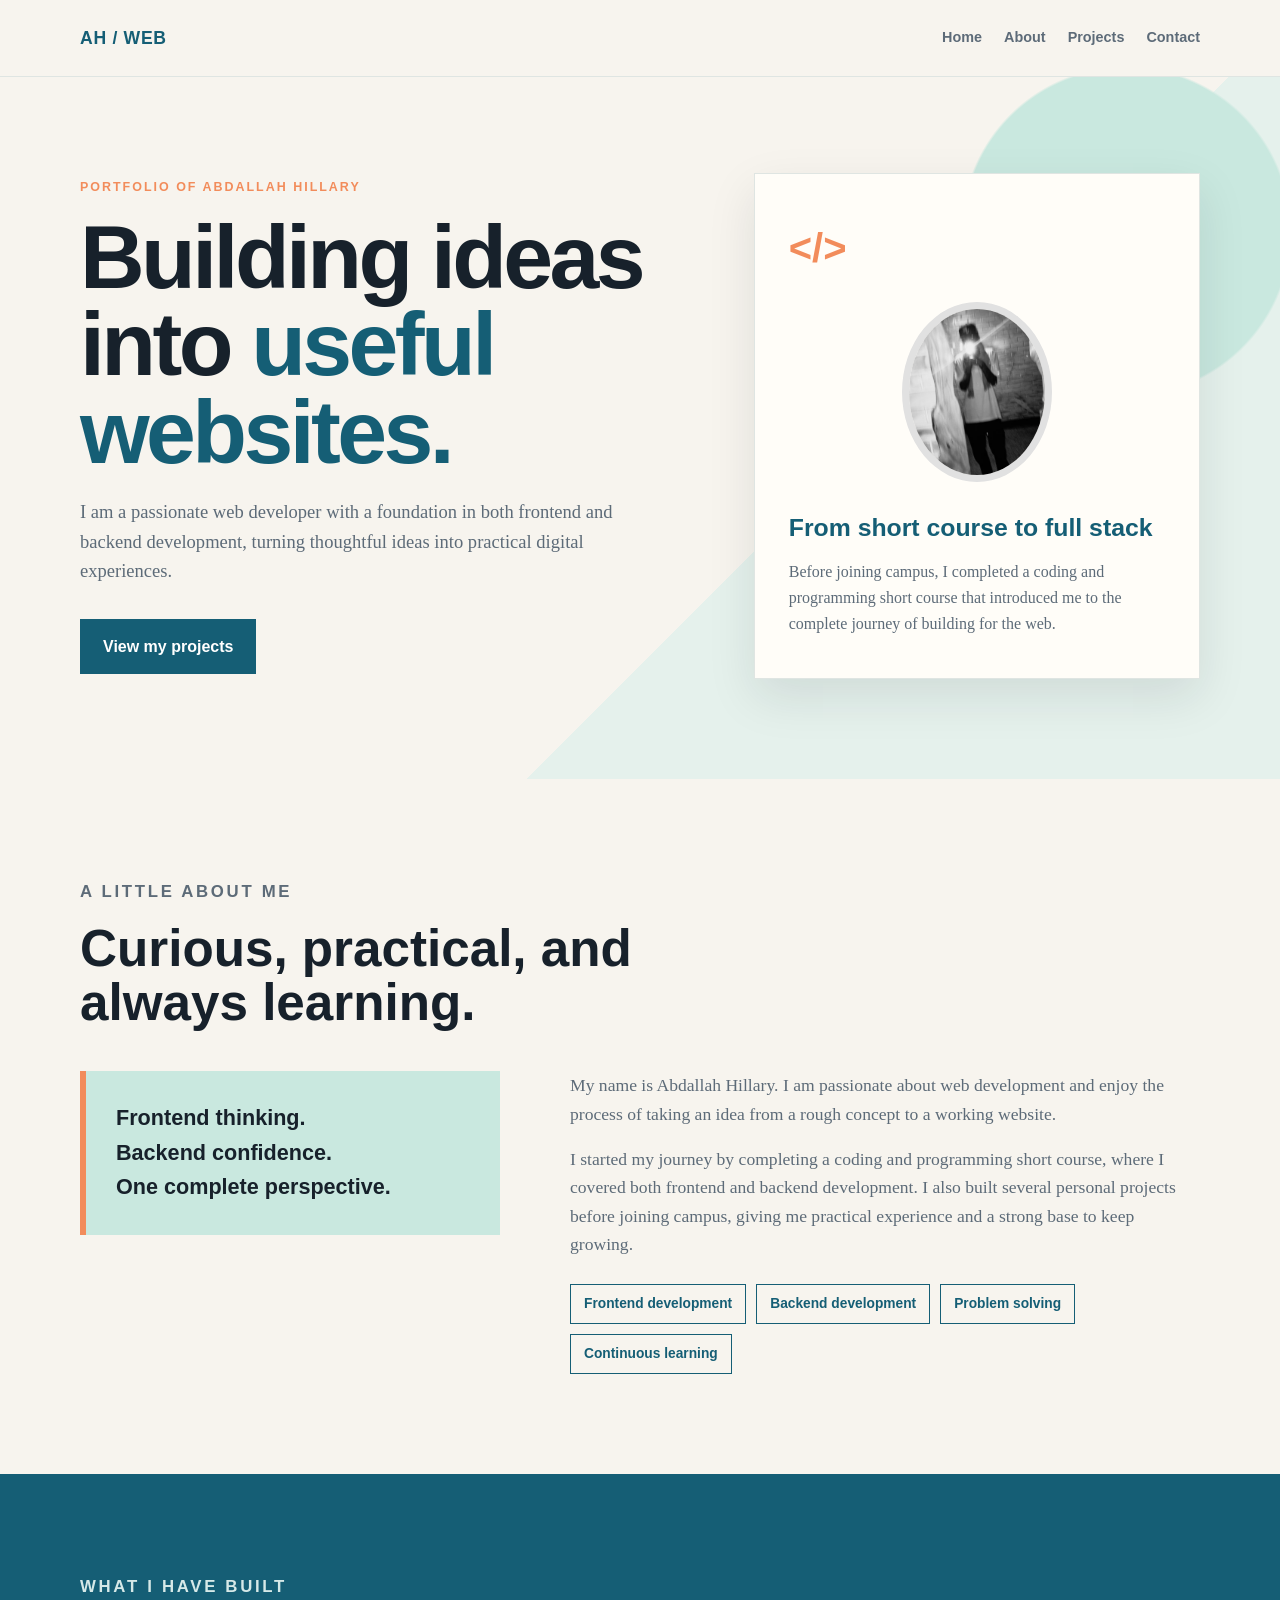
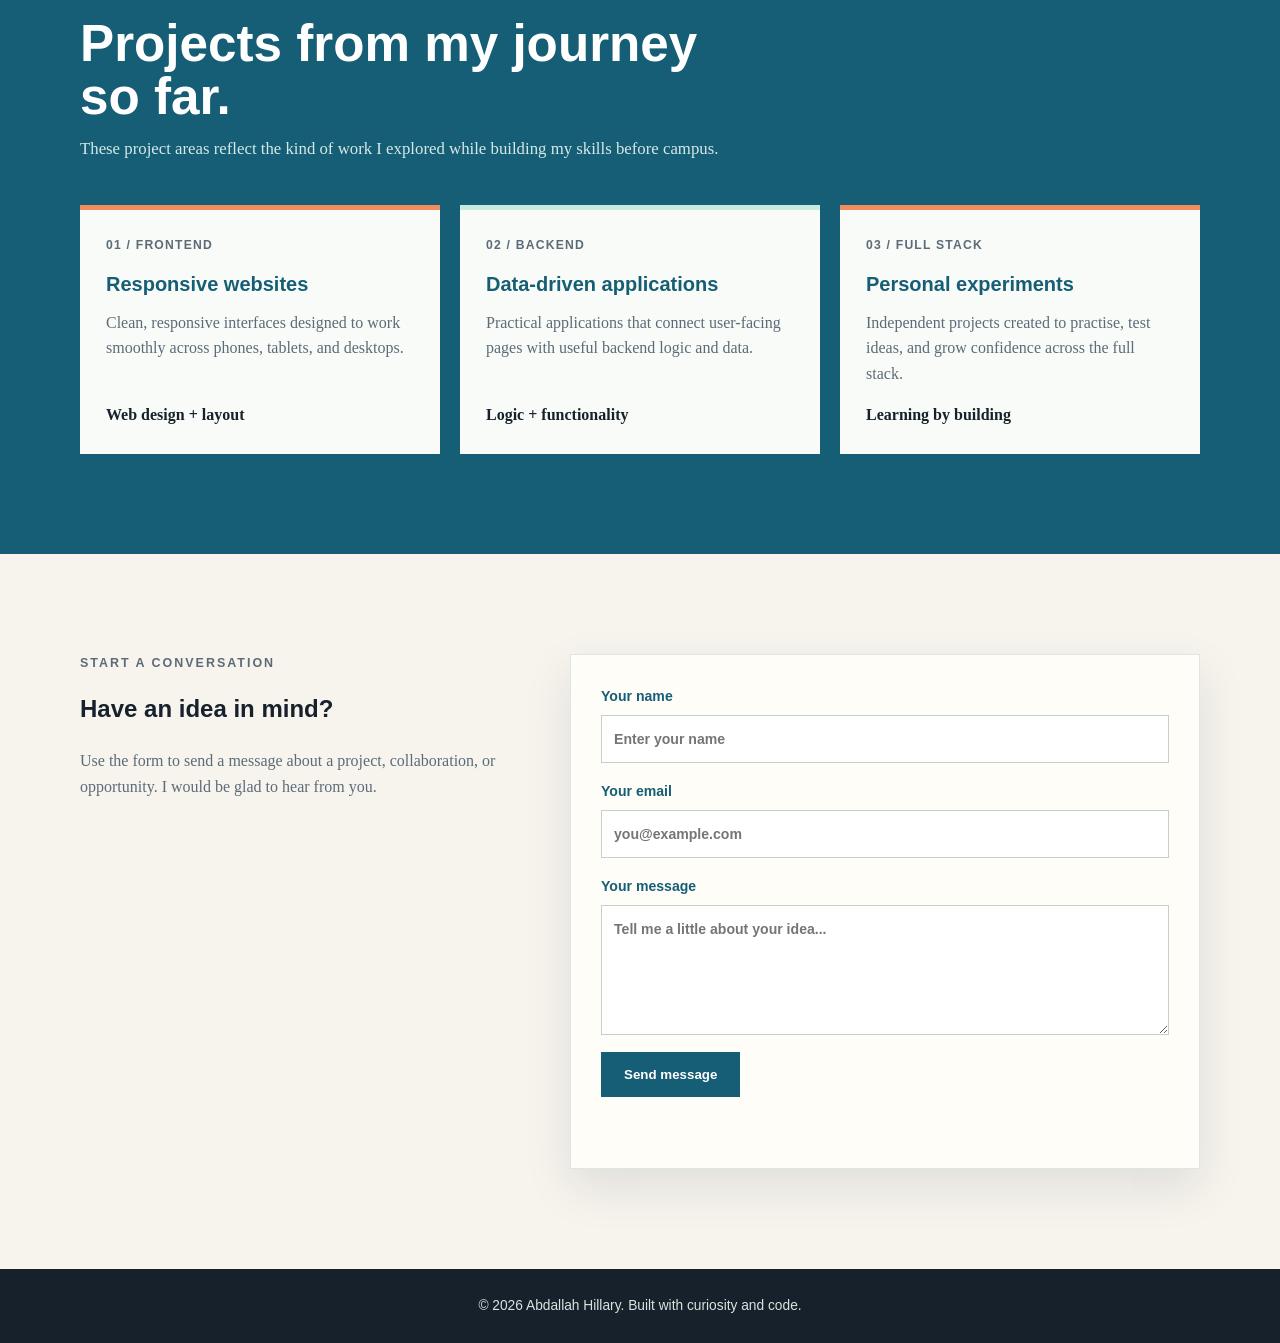
==== index.html @ 2ae30ef0 "first commit" ====
<!DOCTYPE html>
<html lang="en">
<head>
  <meta charset="UTF-8" />
  <meta name="viewport" content="width=device-width, initial-scale=1.0" />
  <title>Abdallah Hillary | Web Developer</title>
  <link rel="stylesheet" href="style.css" />
</head>
<body>
  <header class="site-header">
    <nav class="container nav-bar" aria-label="Main navigation">
      <a class="brand" href="#home">AH / WEB</a>
      <div class="nav-links">
        <a href="#home">Home</a>
        <a href="#about">About</a>
        <a href="#projects">Projects</a>
        <a href="#contact">Contact</a>
      </div>
    </nav>
  </header>

  <main>
    <section class="hero" id="home">
      <div class="container hero-grid">
        <div>
          <p class="eyebrow">Portfolio of Abdallah Hillary</p>
          <h1>Building ideas into <span>useful websites.</span></h1>
          <p class="hero-copy">I am a passionate web developer with a foundation in both frontend and backend development, turning thoughtful ideas into practical digital experiences.</p>
          <a class="button" href="#projects">View my projects</a>
        </div>
        <aside class="hero-note">
          <img class="profile-photo" src="IMG-20260422-WA0015.jpg" alt="Portrait of Abdallah Hillary" />
          <h2>From short course to full stack</h2>
          <p>Before joining campus, I completed a coding and programming short course that introduced me to the complete journey of building for the web.</p>
        </aside>
      </div>
    </section>

    <section id="about">
      <div class="container">
        <div class="section-heading">
          <p class="eyebrow">A little about me</p>
          <h2>Curious, practical, and always learning.</h2>
        </div>
        <div class="about-layout">
          <div class="about-mark">Frontend thinking.<br />Backend confidence.<br />One complete perspective.</div>
          <div class="about-copy">
            <p>My name is Abdallah Hillary. I am passionate about web development and enjoy the process of taking an idea from a rough concept to a working website.</p>
            <p>I started my journey by completing a coding and programming short course, where I covered both frontend and backend development. I also built several personal projects before joining campus, giving me practical experience and a strong base to keep growing.</p>
            <div class="skills" aria-label="Skills">
              <span class="skill">Frontend development</span>
              <span class="skill">Backend development</span>
              <span class="skill">Problem solving</span>
              <span class="skill">Continuous learning</span>
            </div>
          </div>
        </div>
      </div>
    </section>

    <section id="projects">
      <div class="container">
        <div class="section-heading">
          <p class="eyebrow">What I have built</p>
          <h2>Projects from my journey so far.</h2>
          <p>These project areas reflect the kind of work I explored while building my skills before campus.</p>
        </div>
        <div class="project-grid">
          <article class="project-card">
            <div>
              <p class="project-label">01 / Frontend</p>
              <h3>Responsive websites</h3>
              <p>Clean, responsive interfaces designed to work smoothly across phones, tablets, and desktops.</p>
            </div>
            <strong>Web design + layout</strong>
          </article>
          <article class="project-card">
            <div>
              <p class="project-label">02 / Backend</p>
              <h3>Data-driven applications</h3>
              <p>Practical applications that connect user-facing pages with useful backend logic and data.</p>
            </div>
            <strong>Logic + functionality</strong>
          </article>
          <article class="project-card">
            <div>
              <p class="project-label">03 / Full stack</p>
              <h3>Personal experiments</h3>
              <p>Independent projects created to practise, test ideas, and grow confidence across the full stack.</p>
            </div>
            <strong>Learning by building</strong>
          </article>
        </div>
      </div>
    </section>

    <section id="contact">
      <div class="container contact-layout">
        <div class="contact-details">
          <p class="eyebrow">Start a conversation</p>
          <h2>Have an idea in mind?</h2>
          <p>Use the form to send a message about a project, collaboration, or opportunity. I would be glad to hear from you.</p>
        </div>
        <form id="contact-form">
          <label for="name">Your name
            <input id="name" name="name" type="text" placeholder="Enter your name" required />
          </label>
          <label for="email">Your email
            <input id="email" name="email" type="email" placeholder="you@example.com" required />
          </label>
          <label for="message">Your message
            <textarea id="message" name="message" placeholder="Tell me a little about your idea..." required></textarea>
          </label>
          <button class="button" type="submit">Send message</button>
          <p id="form-message" role="status"></p>
        </form>
      </div>
    </section>
  </main>

  <footer>
    <div class="container">&copy; 2026 Abdallah Hillary. Built with curiosity and code.</div>
  </footer>

  <script>
    document.getElementById("contact-form").addEventListener("submit", function (event) {
      event.preventDefault();
      document.getElementById("form-message").textContent = "Thank you. Your message is ready to be followed up.";
      this.reset();
    });
  </script>
</body>
</html>
---- style.css ----
:root {
  --ink: #17212b;
  --muted: #5d6b78;
  --cream: #f7f4ee;
  --paper: #fffdf8;
  --blue: #155e75;
  --mint: #c9e8df;
  --orange: #f28c5b;
  --line: #dfe5e2;
  --shadow: 0 18px 45px rgba(23, 33, 43, 0.1);
}

* {
  box-sizing: border-box;
  scroll-behavior: smooth;
}

body {
  margin: 0;
  color: var(--ink);
  background: var(--cream);
  font-family: Georgia, "Times New Roman", serif;
  line-height: 1.6;
}

h1, h2, h3, p {
  margin-top: 0;
}

h1, h2, h3, nav, button, label {
  font-family: "Trebuchet MS", Arial, sans-serif;
}

a {
  color: inherit;
  text-decoration: none;
}

.container {
  width: min(1120px, calc(100% - 40px));
  margin: 0 auto;
}

.site-header {
  position: sticky;
  top: 0;
  z-index: 10;
  background: rgba(247, 244, 238, 0.94);
  border-bottom: 1px solid var(--line);
  backdrop-filter: blur(12px);
}

.nav-bar {
  min-height: 76px;
  display: flex;
  align-items: center;
  justify-content: space-between;
  gap: 24px;
}

.brand {
  color: var(--blue);
  font-size: 1.1rem;
  font-weight: 700;
  letter-spacing: 0.04em;
}

.nav-links {
  display: flex;
  flex-wrap: wrap;
  justify-content: flex-end;
  gap: 22px;
  color: var(--muted);
  font-size: 0.9rem;
  font-weight: 700;
}

.nav-links a:hover,
.nav-links a:focus {
  color: var(--orange);
}

.hero {
  min-height: 78vh;
  display: grid;
  place-items: center;
  padding: 86px 0 90px;
  background: radial-gradient(circle at 88% 22%, var(--mint) 0 13%, transparent 13.2%),
              linear-gradient(135deg, var(--cream) 0 62%, #e5f1ec 62% 100%);
}

.hero-grid {
  display: grid;
  grid-template-columns: 1.15fr 0.85fr;
  align-items: center;
  gap: 70px;
}

.eyebrow {
  margin-bottom: 16px;
  color: var(--orange);
  font-family: "Trebuchet MS", Arial, sans-serif;
  font-size: 0.78rem;
  font-weight: 700;
  letter-spacing: 0.16em;
  text-transform: uppercase;
}

.hero h1 {
  max-width: 680px;
  margin-bottom: 20px;
  font-size: clamp(2.8rem, 7vw, 5.8rem);
  line-height: 0.98;
  letter-spacing: -0.04em;
}

.hero h1 span {
  color: var(--blue);
}

.hero-copy {
  max-width: 590px;
  color: var(--muted);
  font-size: 1.16rem;
}

.button {
  display: inline-block;
  margin-top: 14px;
  padding: 13px 21px;
  border: 2px solid var(--blue);
  background: var(--blue);
  color: white;
  font-family: "Trebuchet MS", Arial, sans-serif;
  font-weight: 700;
  transition: transform 160ms ease, background 160ms ease;
}

.button:hover,
.button:focus {
  background: var(--orange);
  border-color: var(--orange);
  transform: translateY(-2px);
}

.hero-note {
  position: relative;
  padding: 42px 34px;
  border: 1px solid var(--line);
  background: var(--paper);
  box-shadow: var(--shadow);
}

.profile-photo {
  display: block;
  width: 150px;
  height: 180px;
  margin: 0 auto 26px;
  border: 7px solid var(--mint);
  border-radius: 50%;
  object-fit: cover;
  object-position: center;
  filter: grayscale(100%);
}

.hero-note::before {
  content: "</>";
  display: block;
  margin-bottom: 22px;
  color: var(--orange);
  font-family: "Trebuchet MS", Arial, sans-serif;
  font-size: 2.5rem;
  font-weight: 700;
}

.hero-note h2 {
  margin-bottom: 12px;
  color: var(--blue);
  font-size: 1.55rem;
}

.hero-note p {
  margin-bottom: 0;
  color: var(--muted);
}

section {
  padding: 100px 0;
}

.section-heading {
  max-width: 650px;
  margin-bottom: 42px;
}

.section-heading h2 {
  margin-bottom: 12px;
  font-size: clamp(2rem, 4vw, 3.2rem);
  line-height: 1.05;
}

.section-heading p {
  color: var(--muted);
  font-size: 1.05rem;
}

.about-layout {
  display: grid;
  grid-template-columns: 0.8fr 1.2fr;
  gap: 70px;
  align-items: start;
}

.about-mark {
  padding: 30px;
  border-left: 6px solid var(--orange);
  background: var(--mint);
  font-family: "Trebuchet MS", Arial, sans-serif;
  font-size: 1.35rem;
  font-weight: 700;
}

.about-copy {
  color: var(--muted);
  font-size: 1.1rem;
}

.skills {
  display: flex;
  flex-wrap: wrap;
  gap: 10px;
  margin-top: 26px;
}

.skill {
  padding: 8px 13px;
  border: 1px solid var(--blue);
  color: var(--blue);
  font-family: "Trebuchet MS", Arial, sans-serif;
  font-size: 0.86rem;
  font-weight: 700;
}

#projects {
  background: var(--blue);
  color: white;
}

#projects .section-heading p {
  color: #d6e9e8;
}

.project-grid {
  display: grid;
  grid-template-columns: repeat(3, 1fr);
  gap: 20px;
}

.project-card {
  min-height: 240px;
  display: flex;
  flex-direction: column;
  justify-content: space-between;
  padding: 26px;
  background: #f8fbf7;
  color: var(--ink);
  border-top: 5px solid var(--orange);
}

.project-card:nth-child(2) {
  border-top-color: var(--mint);
}

.project-card h3 {
  margin-bottom: 10px;
  color: var(--blue);
  font-size: 1.25rem;
}

.project-card p {
  color: var(--muted);
}

.project-label {
  color: var(--orange);
  font-family: "Trebuchet MS", Arial, sans-serif;
  font-size: 0.76rem;
  font-weight: 700;
  letter-spacing: 0.1em;
  text-transform: uppercase;
}

.contact-layout {
  display: grid;
  grid-template-columns: 0.8fr 1.2fr;
  gap: 70px;
}

.contact-details p {
  color: var(--muted);
}

form {
  display: grid;
  gap: 17px;
  padding: 30px;
  background: var(--paper);
  border: 1px solid var(--line);
  box-shadow: var(--shadow);
}

label {
  display: grid;
  gap: 7px;
  color: var(--blue);
  font-size: 0.88rem;
  font-weight: 700;
}

input,
textarea {
  width: 100%;
  padding: 12px;
  border: 1px solid #c5d0cd;
  background: #fff;
  color: var(--ink);
  font: inherit;
  resize: vertical;
}

input:focus,
textarea:focus {
  outline: 2px solid var(--orange);
  border-color: var(--orange);
}

textarea {
  min-height: 130px;
}

form .button {
  cursor: pointer;
  justify-self: start;
  margin-top: 0;
}

#form-message {
  min-height: 1.5em;
  margin: 0;
  color: var(--blue);
  font-weight: 700;
}

footer {
  padding: 26px 0;
  background: var(--ink);
  color: #d9e4e0;
  text-align: center;
  font-family: "Trebuchet MS", Arial, sans-serif;
  font-size: 0.86rem;
}

@media (max-width: 780px) {
  .nav-bar {
    align-items: flex-start;
    flex-direction: column;
    padding: 17px 0;
  }

  .nav-links {
    justify-content: flex-start;
    gap: 12px 16px;
  }

  .hero-grid,
  .about-layout,
  .contact-layout {
    grid-template-columns: 1fr;
    gap: 38px;
  }

  .hero {
    min-height: auto;
    padding: 70px 0;
  }

  section {
    padding: 70px 0;
  }

  .project-grid {
    grid-template-columns: 1fr;
  }
}
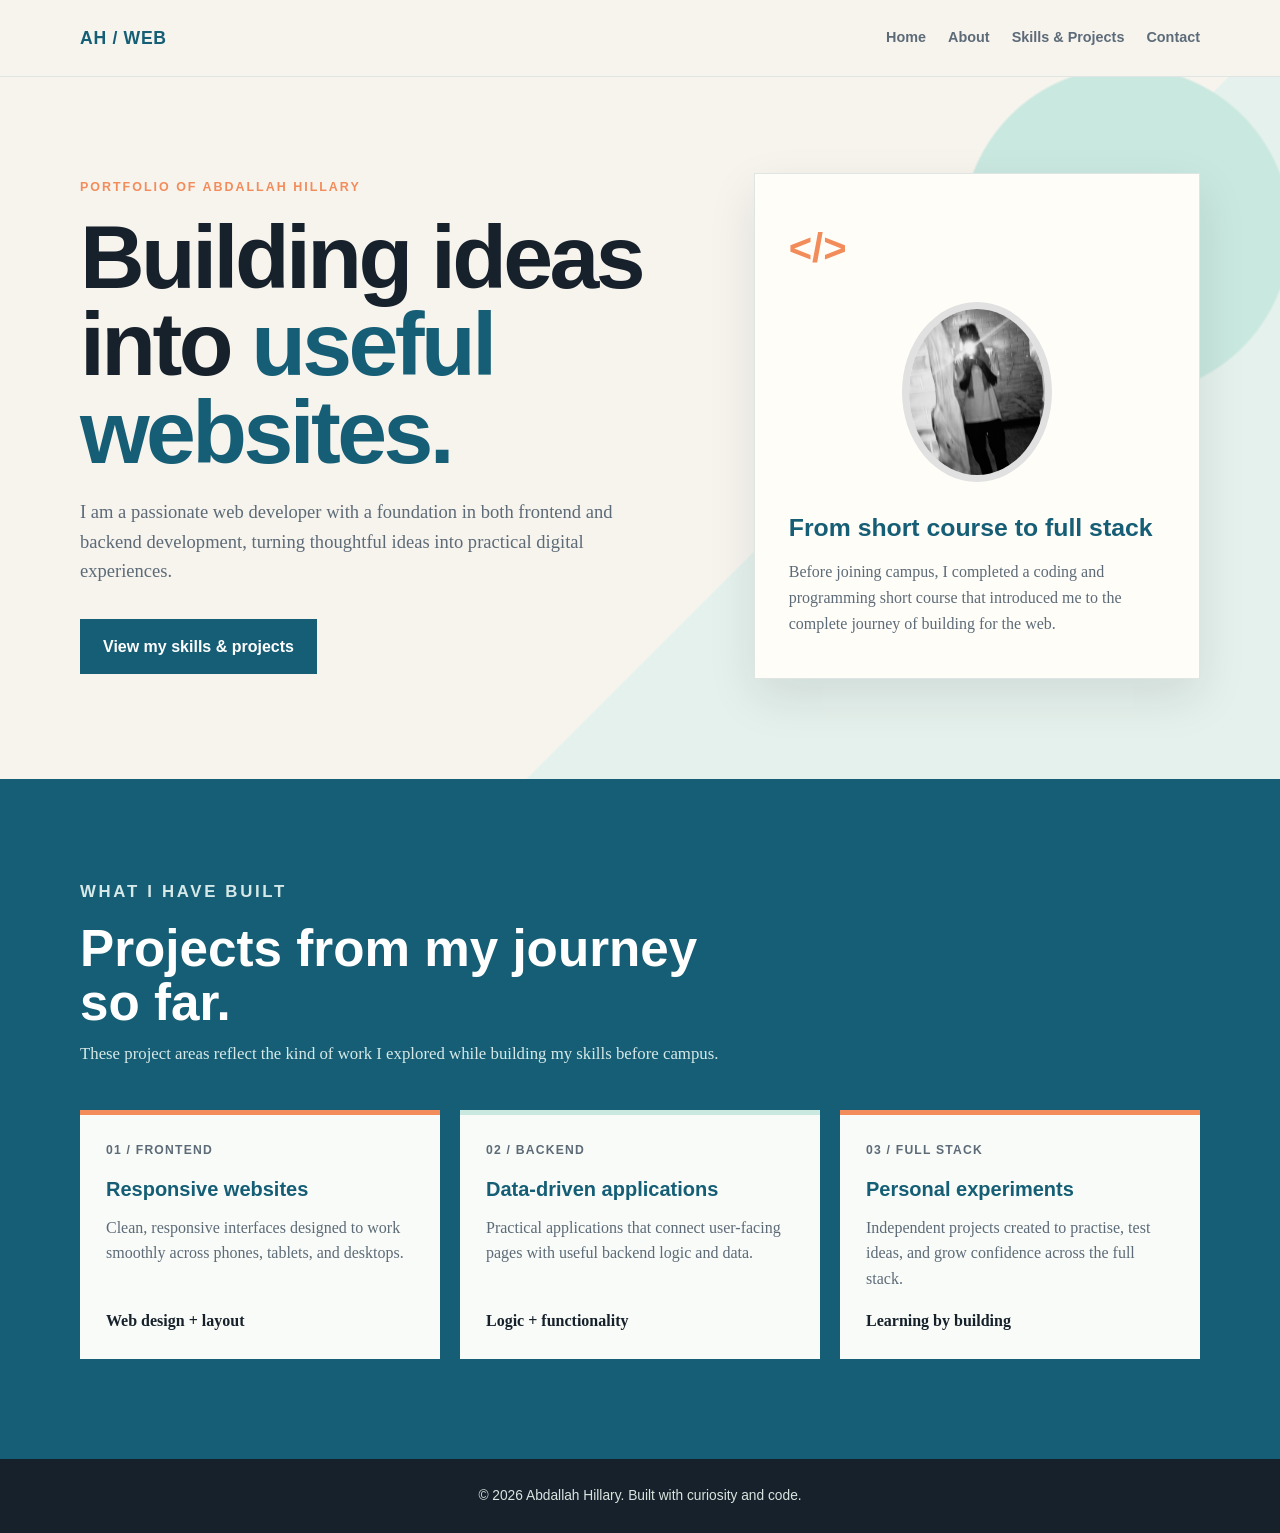
==== commit ae96fb4f: "Add files via upload" ====
--- a/index.html
+++ b/index.html
@@ -1,133 +1,81 @@
-<!DOCTYPE html>
-<html lang="en">
-<head>
-  <meta charset="UTF-8" />
-  <meta name="viewport" content="width=device-width, initial-scale=1.0" />
-  <title>Abdallah Hillary | Web Developer</title>
-  <link rel="stylesheet" href="style.css" />
-</head>
-<body>
-  <header class="site-header">
-    <nav class="container nav-bar" aria-label="Main navigation">
-      <a class="brand" href="#home">AH / WEB</a>
-      <div class="nav-links">
-        <a href="#home">Home</a>
-        <a href="#about">About</a>
-        <a href="#projects">Projects</a>
-        <a href="#contact">Contact</a>
-      </div>
-    </nav>
-  </header>
-
-  <main>
-    <section class="hero" id="home">
-      <div class="container hero-grid">
-        <div>
-          <p class="eyebrow">Portfolio of Abdallah Hillary</p>
-          <h1>Building ideas into <span>useful websites.</span></h1>
-          <p class="hero-copy">I am a passionate web developer with a foundation in both frontend and backend development, turning thoughtful ideas into practical digital experiences.</p>
-          <a class="button" href="#projects">View my projects</a>
-        </div>
-        <aside class="hero-note">
-          <img class="profile-photo" src="IMG-20260422-WA0015.jpg" alt="Portrait of Abdallah Hillary" />
-          <h2>From short course to full stack</h2>
-          <p>Before joining campus, I completed a coding and programming short course that introduced me to the complete journey of building for the web.</p>
-        </aside>
-      </div>
-    </section>
-
-    <section id="about">
-      <div class="container">
-        <div class="section-heading">
-          <p class="eyebrow">A little about me</p>
-          <h2>Curious, practical, and always learning.</h2>
-        </div>
-        <div class="about-layout">
-          <div class="about-mark">Frontend thinking.<br />Backend confidence.<br />One complete perspective.</div>
-          <div class="about-copy">
-            <p>My name is Abdallah Hillary. I am passionate about web development and enjoy the process of taking an idea from a rough concept to a working website.</p>
-            <p>I started my journey by completing a coding and programming short course, where I covered both frontend and backend development. I also built several personal projects before joining campus, giving me practical experience and a strong base to keep growing.</p>
-            <div class="skills" aria-label="Skills">
-              <span class="skill">Frontend development</span>
-              <span class="skill">Backend development</span>
-              <span class="skill">Problem solving</span>
-              <span class="skill">Continuous learning</span>
-            </div>
-          </div>
-        </div>
-      </div>
-    </section>
-
-    <section id="projects">
-      <div class="container">
-        <div class="section-heading">
-          <p class="eyebrow">What I have built</p>
-          <h2>Projects from my journey so far.</h2>
-          <p>These project areas reflect the kind of work I explored while building my skills before campus.</p>
-        </div>
-        <div class="project-grid">
-          <article class="project-card">
-            <div>
-              <p class="project-label">01 / Frontend</p>
-              <h3>Responsive websites</h3>
-              <p>Clean, responsive interfaces designed to work smoothly across phones, tablets, and desktops.</p>
-            </div>
-            <strong>Web design + layout</strong>
-          </article>
-          <article class="project-card">
-            <div>
-              <p class="project-label">02 / Backend</p>
-              <h3>Data-driven applications</h3>
-              <p>Practical applications that connect user-facing pages with useful backend logic and data.</p>
-            </div>
-            <strong>Logic + functionality</strong>
-          </article>
-          <article class="project-card">
-            <div>
-              <p class="project-label">03 / Full stack</p>
-              <h3>Personal experiments</h3>
-              <p>Independent projects created to practise, test ideas, and grow confidence across the full stack.</p>
-            </div>
-            <strong>Learning by building</strong>
-          </article>
-        </div>
-      </div>
-    </section>
-
-    <section id="contact">
-      <div class="container contact-layout">
-        <div class="contact-details">
-          <p class="eyebrow">Start a conversation</p>
-          <h2>Have an idea in mind?</h2>
-          <p>Use the form to send a message about a project, collaboration, or opportunity. I would be glad to hear from you.</p>
-        </div>
-        <form id="contact-form">
-          <label for="name">Your name
-            <input id="name" name="name" type="text" placeholder="Enter your name" required />
-          </label>
-          <label for="email">Your email
-            <input id="email" name="email" type="email" placeholder="you@example.com" required />
-          </label>
-          <label for="message">Your message
-            <textarea id="message" name="message" placeholder="Tell me a little about your idea..." required></textarea>
-          </label>
-          <button class="button" type="submit">Send message</button>
-          <p id="form-message" role="status"></p>
-        </form>
-      </div>
-    </section>
-  </main>
-
-  <footer>
-    <div class="container">&copy; 2026 Abdallah Hillary. Built with curiosity and code.</div>
-  </footer>
-
-  <script>
-    document.getElementById("contact-form").addEventListener("submit", function (event) {
-      event.preventDefault();
-      document.getElementById("form-message").textContent = "Thank you. Your message is ready to be followed up.";
-      this.reset();
-    });
-  </script>
-</body>
-</html>
+<!DOCTYPE html>
+<html lang="en">
+<head>
+  <meta charset="UTF-8" />
+  <meta name="viewport" content="width=device-width, initial-scale=1.0" />
+  <title>Abdallah Hillary | Web Developer</title>
+  <link rel="stylesheet" href="style.css" />
+</head>
+<body>
+  <header class="site-header">
+    <nav class="container nav-bar" aria-label="Main navigation">
+      <a class="brand" href="#home">AH / WEB</a>
+      <div class="nav-links">
+        <a href="#home">Home</a>
+        <a href="about.html">About</a>
+        <a href="projects.html">Skills &amp; Projects</a>
+        <a href="contact.html">Contact</a>
+      </div>
+    </nav>
+  </header>
+
+  <main>
+    <section class="hero" id="home">
+      <div class="container hero-grid">
+        <div>
+          <p class="eyebrow">Portfolio of Abdallah Hillary</p>
+          <h1>Building ideas into <span>useful websites.</span></h1>
+          <p class="hero-copy">I am a passionate web developer with a foundation in both frontend and backend development, turning thoughtful ideas into practical digital experiences.</p>
+          <a class="button" href="projects.html">View my skills &amp; projects</a>
+        </div>
+        <aside class="hero-note">
+          <img class="profile-photo" src="IMG-20260422-WA0015.jpg" alt="Portrait of Abdallah Hillary" />
+          <h2>From short course to full stack</h2>
+          <p>Before joining campus, I completed a coding and programming short course that introduced me to the complete journey of building for the web.</p>
+        </aside>
+      </div>
+    </section>
+
+    <section id="projects">
+      <div class="container">
+        <div class="section-heading">
+          <p class="eyebrow">What I have built</p>
+          <h2>Projects from my journey so far.</h2>
+          <p>These project areas reflect the kind of work I explored while building my skills before campus.</p>
+        </div>
+        <div class="project-grid">
+          <article class="project-card">
+            <div>
+              <p class="project-label">01 / Frontend</p>
+              <h3>Responsive websites</h3>
+              <p>Clean, responsive interfaces designed to work smoothly across phones, tablets, and desktops.</p>
+            </div>
+            <strong>Web design + layout</strong>
+          </article>
+          <article class="project-card">
+            <div>
+              <p class="project-label">02 / Backend</p>
+              <h3>Data-driven applications</h3>
+              <p>Practical applications that connect user-facing pages with useful backend logic and data.</p>
+            </div>
+            <strong>Logic + functionality</strong>
+          </article>
+          <article class="project-card">
+            <div>
+              <p class="project-label">03 / Full stack</p>
+              <h3>Personal experiments</h3>
+              <p>Independent projects created to practise, test ideas, and grow confidence across the full stack.</p>
+            </div>
+            <strong>Learning by building</strong>
+          </article>
+        </div>
+      </div>
+    </section>
+  </main>
+
+  <footer>
+    <div class="container">&copy; 2026 Abdallah Hillary. Built with curiosity and code.</div>
+  </footer>
+
+</body>
+</html>
